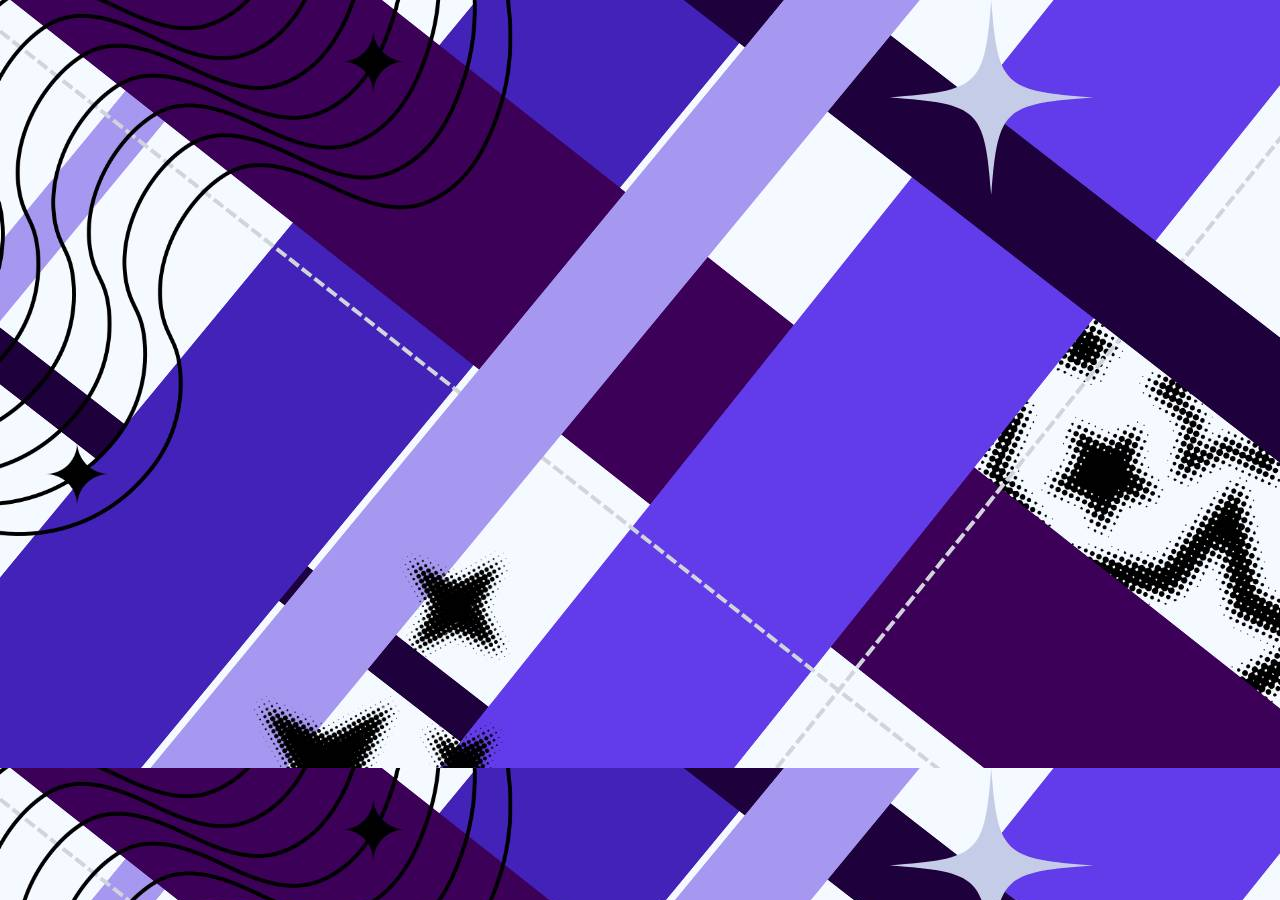
==== telas/cadastrar.html @ 28696062 "cadastrar" ====
<!DOCTYPE html>
<html lang="en">
<head>
    <meta charset="UTF-8">
    <meta name="viewport" content="width=device-width, initial-scale=1.0">
    <title>Document</title>
</head>
<body style="background-image: url(../imgs/Design\ sem\ nome\(2\).jpg);">
    
</body>
</html>
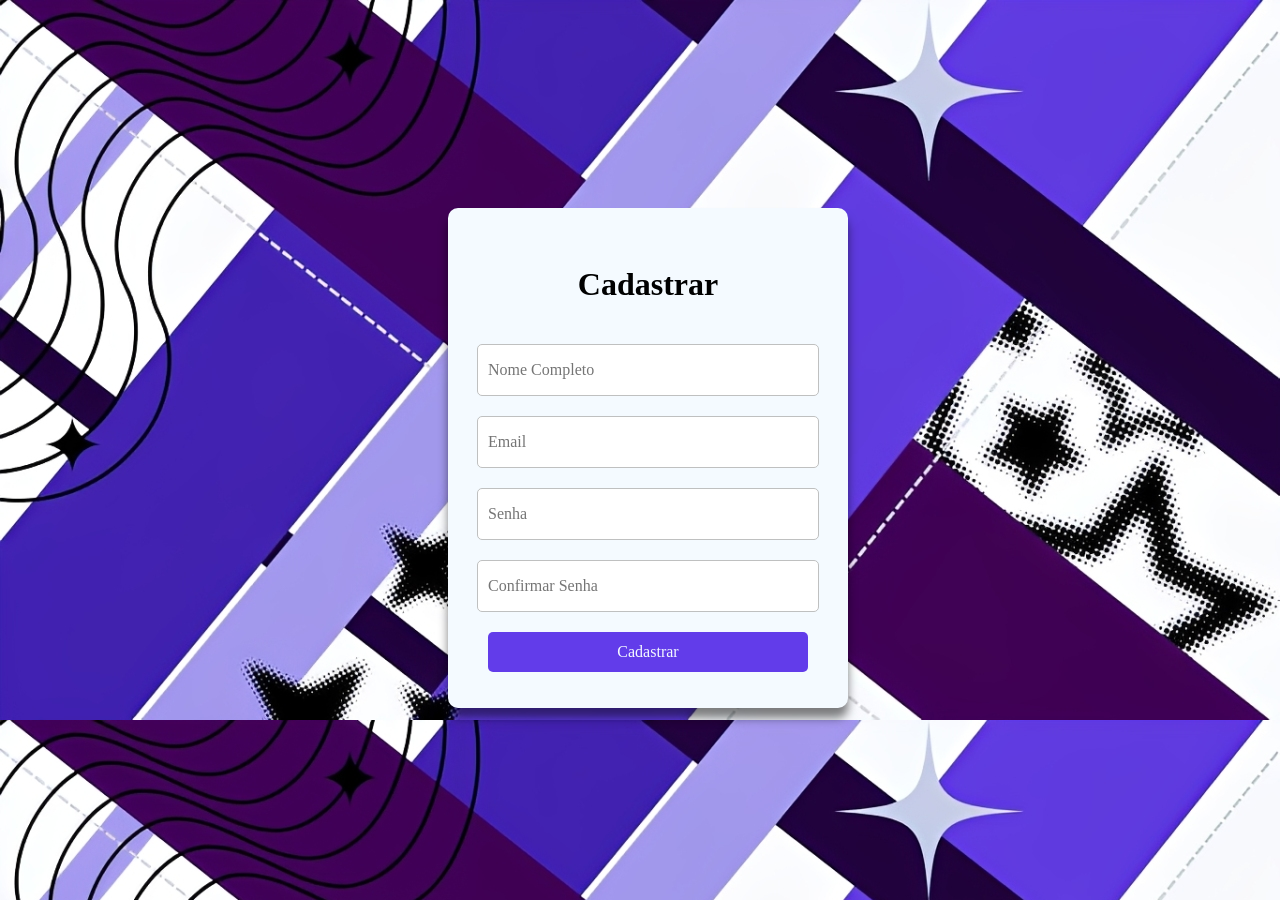
==== commit ef9d0174: "tela de cadastro "pronta"" ====
--- a/telas/cadastrar.html
+++ b/telas/cadastrar.html
@@ -3,9 +3,20 @@
 <head>
     <meta charset="UTF-8">
     <meta name="viewport" content="width=device-width, initial-scale=1.0">
+    <link rel="stylesheet" href="../CSS/style-cadastrar.css">
     <title>Document</title>
 </head>
-<body style="background-image: url(../imgs/Design\ sem\ nome\(2\).jpg);">
+<body style="background-image: url(../imgs/Design\ sem\ nome\(2\).jpg); alingn-items: center; display: flex; height: 100vh; justify-content: center;">
+    <div>
+        <form action="" method="POST">
+            <h1>Cadastrar</h1>
+            <input type="text" name="nome" placeholder="Nome Completo">
+            <input type="email" name="email" placeholder="Email">
+            <input type="password" name="senha" placeholder="Senha">
+            <input type="password" name="confirmar_senha" placeholder="Confirmar Senha">
+            <button type="submit">Cadastrar</button>
+        </form>
+    </div>
     
 </body>
 </html>
--- a/CSS/style-cadastrar.css
+++ b/CSS/style-cadastrar.css
@@ -0,0 +1,60 @@
+@import url('https://fonts.googleapis.com/css2?family=Montserrat:ital,wght@0,100..900;1,100..900&display=swap');
+
+:root{
+    --branco: #F4FAFF;
+    --azul: #623CEA;
+    --cinza: #BFC0C0;
+    --preto: #333333;
+    --roxo: #A697F1;
+}
+
+
+*{
+    font-family: Montserrat;
+    border: 0;
+    padding: 0;
+}
+
+body{
+    background-image: url(../imgs/Design\ sem\ nome\(2\).jpg);
+    align-items: center;
+    display: flex; 
+    height: 100vh; 
+    justify-content: center;
+    position: fixed;
+    width: 100vw;
+}
+
+form{
+    background-color: var(--branco);
+    width: 400px;
+    height: 500px;
+    border-radius: 10px;
+    display: flex;
+    flex-direction: column;
+    align-items: center;
+    justify-content: center;
+    gap: 20px;
+    box-shadow: 0 10px 10px rgba(0, 0, 0, 0.5);
+}
+
+input{
+    width: 80%;
+    height: 30px;
+    border-radius: 5px;
+    padding: 10px;
+    font-size: 16px;
+    border: 1px solid var(--cinza);
+}   
+
+button{
+    width: 80%;
+    height: 40px;
+    border-radius: 5px;
+    background-color: var(--azul);
+    color: var(--branco);
+    font-size: 16px;
+    cursor: pointer;
+}
+
+
